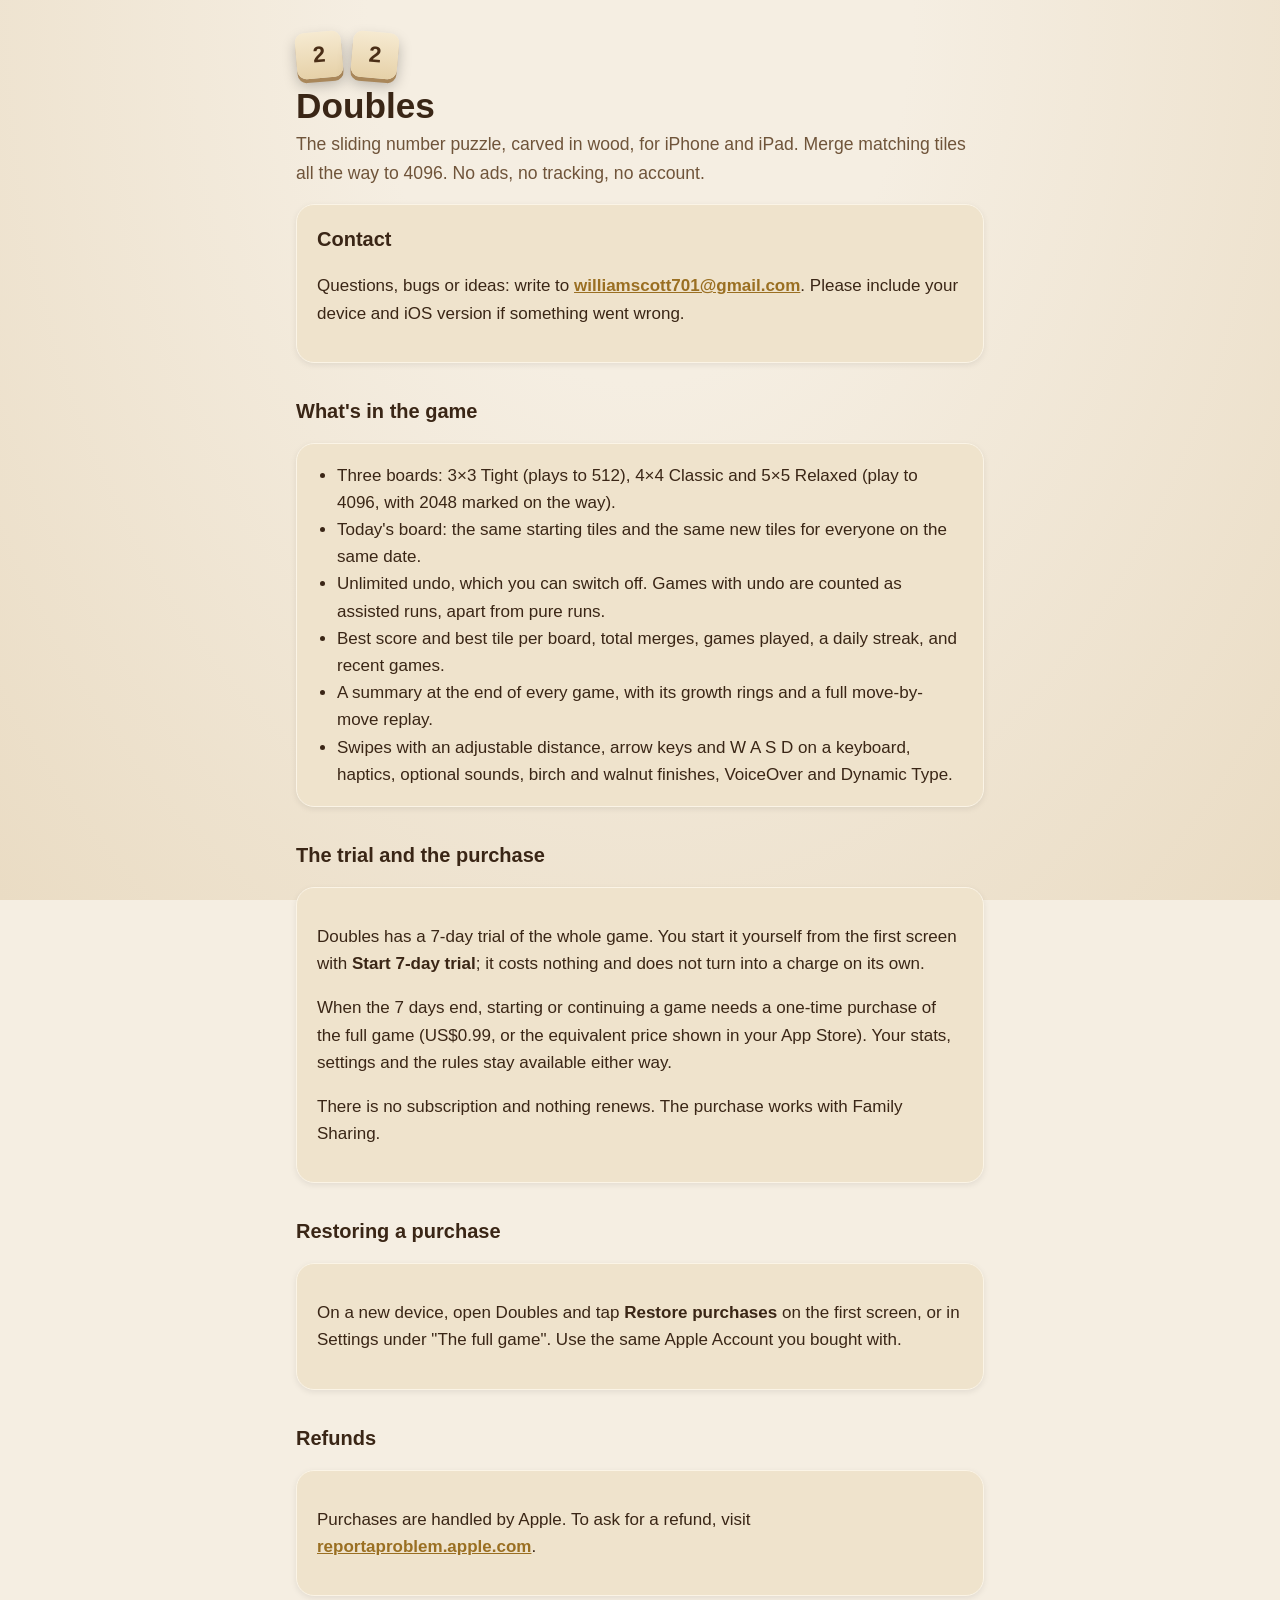
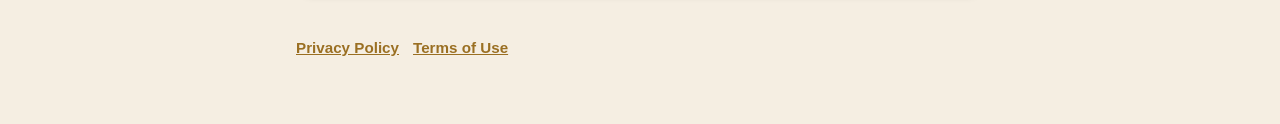
==== index.html @ d9cf7ca3 "Support site: about, privacy and terms for Doubles Static pages in Doubles' own birch-and-walnut sty" ====
<!doctype html>
<html lang="en">
<head>
<meta charset="utf-8">
<meta name="viewport" content="width=device-width, initial-scale=1">
<title>Doubles: support</title>
<meta name="description" content="Support for Doubles, the carved-wood sliding number puzzle for iPhone and iPad.">
<link rel="stylesheet" href="style.css">
</head>
<body>
<main>
  <div class="mark" aria-hidden="true"><span class="tile l">2</span><span class="tile r">2</span></div>
  <h1>Doubles</h1>
  <p class="lede">The sliding number puzzle, carved in wood, for iPhone and iPad. Merge matching tiles all the way to 4096. No ads, no tracking, no account.</p>

  <div class="panel">
    <h2 style="margin-top:0">Contact</h2>
    <p>Questions, bugs or ideas: write to <a href="mailto:williamscott701@gmail.com?subject=Doubles">williamscott701@gmail.com</a>. Please include your device and iOS version if something went wrong.</p>
  </div>

  <h2>What's in the game</h2>
  <div class="panel">
    <ul>
      <li>Three boards: 3×3 Tight (plays to 512), 4×4 Classic and 5×5 Relaxed (play to 4096, with 2048 marked on the way).</li>
      <li>Today's board: the same starting tiles and the same new tiles for everyone on the same date.</li>
      <li>Unlimited undo, which you can switch off. Games with undo are counted as assisted runs, apart from pure runs.</li>
      <li>Best score and best tile per board, total merges, games played, a daily streak, and recent games.</li>
      <li>A summary at the end of every game, with its growth rings and a full move-by-move replay.</li>
      <li>Swipes with an adjustable distance, arrow keys and W A S D on a keyboard, haptics, optional sounds, birch and walnut finishes, VoiceOver and Dynamic Type.</li>
    </ul>
  </div>

  <h2>The trial and the purchase</h2>
  <div class="panel">
    <p>Doubles has a 7-day trial of the whole game. You start it yourself from the first screen with <strong>Start 7-day trial</strong>; it costs nothing and does not turn into a charge on its own.</p>
    <p>When the 7 days end, starting or continuing a game needs a one-time purchase of the full game (US$0.99, or the equivalent price shown in your App Store). Your stats, settings and the rules stay available either way.</p>
    <p>There is no subscription and nothing renews. The purchase works with Family Sharing.</p>
  </div>

  <h2>Restoring a purchase</h2>
  <div class="panel">
    <p>On a new device, open Doubles and tap <strong>Restore purchases</strong> on the first screen, or in Settings under "The full game". Use the same Apple Account you bought with.</p>
  </div>

  <h2>Refunds</h2>
  <div class="panel">
    <p>Purchases are handled by Apple. To ask for a refund, visit <a href="https://reportaproblem.apple.com">reportaproblem.apple.com</a>.</p>
  </div>

  <nav><a href="privacy.html">Privacy Policy</a><a href="terms.html">Terms of Use</a></nav>
</main>
</body>
</html>
---- style.css ----
/* Doubles support pages: birch paper, walnut ink, carved tiles. No web fonts, no scripts. */
:root {
  --paper: #f5eee2;
  --paper-deep: #eadcc4;
  --ink: #3a2616;
  --ink-soft: #6f543a;
  --brass: #9a6f22;
  --tray: #c9af80;
  --tile-top: #f6ead1;
  --tile-bottom: #e6d1a8;
  --tile-edge: #a9875a;
  --panel: #efe3cc;
  --rim: #fbf4e6;
}
@media (prefers-color-scheme: dark) {
  :root {
    --paper: #140f0b;
    --paper-deep: #1e1611;
    --ink: #f3e6d0;
    --ink-soft: #c4ad8e;
    --brass: #d2ab57;
    --tray: #2a1c12;
    --panel: #2a1d14;
    --rim: #4a3526;
  }
}
* { box-sizing: border-box; }
html { -webkit-text-size-adjust: 100%; }
body {
  margin: 0;
  background: radial-gradient(ellipse at top, var(--paper) 30%, var(--paper-deep) 100%) fixed;
  background-color: var(--paper);
  color: var(--ink);
  font: 17px/1.6 ui-rounded, "SF Pro Rounded", -apple-system, BlinkMacSystemFont, "Segoe UI", sans-serif;
}
main { max-width: 720px; margin: 0 auto; padding: 32px 16px 64px; }
a { color: var(--brass); font-weight: 600; }
h1 { font-size: 2.2rem; line-height: 1.15; margin: 8px 0 4px; font-weight: 800; }
h2 { font-size: 1.25rem; margin: 32px 0 8px; font-weight: 800; }
p, li { color: var(--ink); }
.lede { color: var(--ink-soft); font-size: 1.1rem; margin-top: 0; }
.mark { display: flex; gap: 10px; align-items: center; margin-bottom: 8px; }
.tile {
  display: inline-grid; place-items: center;
  width: 46px; height: 46px; border-radius: 9px;
  background: linear-gradient(var(--tile-top), var(--tile-bottom));
  box-shadow: 0 4px 0 var(--tile-edge), 0 7px 14px rgba(0,0,0,.25);
  color: #4a2e17; font-weight: 900; font-size: 1.4rem;
}
.tile.l { transform: rotate(-5deg); }
.tile.r { transform: rotate(5deg); }
.panel {
  background: var(--panel);
  border: 1px solid var(--rim);
  border-radius: 18px;
  padding: 18px 20px;
  margin: 16px 0;
  box-shadow: 0 2px 6px rgba(0,0,0,.08);
}
.panel ul { margin: 0; padding-left: 20px; }
nav { margin-top: 40px; font-size: .95rem; color: var(--ink-soft); }
nav a { margin-right: 14px; }
.small { font-size: .9rem; color: var(--ink-soft); }
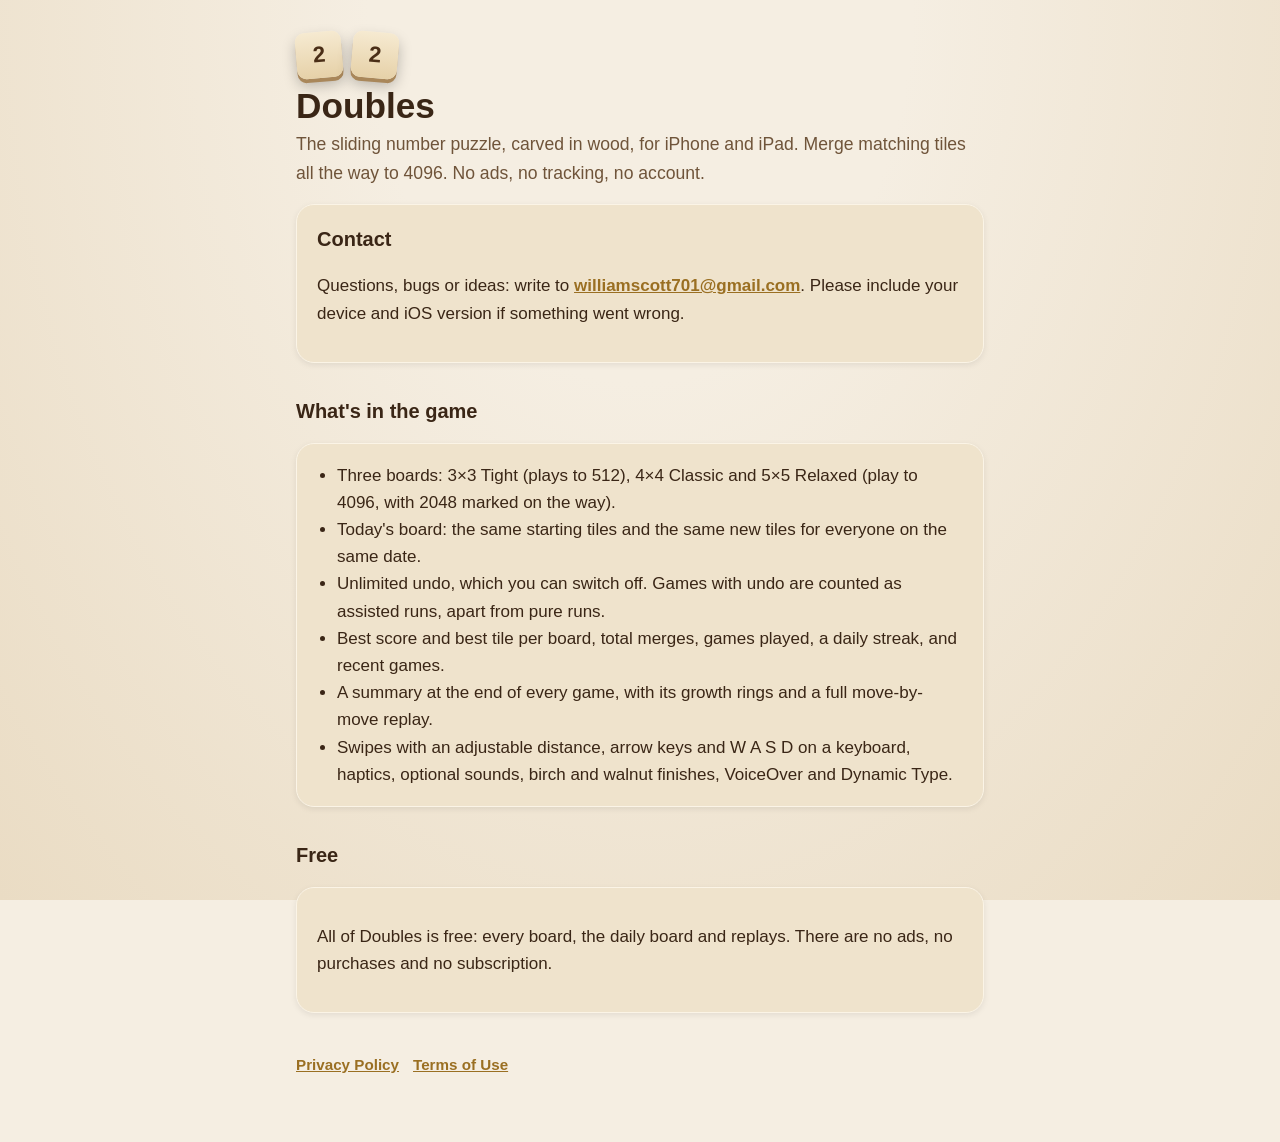
==== commit 4b7b0850: "Doubles is free: no trial, no purchase Co-Authored-By: Claude Opus 5.5 <noreply@anthropic.com>" ====
--- a/index.html
+++ b/index.html
@@ -30,21 +30,9 @@
     </ul>
   </div>
 
-  <h2>The trial and the purchase</h2>
+  <h2>Free</h2>
   <div class="panel">
-    <p>Doubles has a 7-day trial of the whole game. You start it yourself from the first screen with <strong>Start 7-day trial</strong>; it costs nothing and does not turn into a charge on its own.</p>
-    <p>When the 7 days end, starting or continuing a game needs a one-time purchase of the full game (US$0.99, or the equivalent price shown in your App Store). Your stats, settings and the rules stay available either way.</p>
-    <p>There is no subscription and nothing renews. The purchase works with Family Sharing.</p>
-  </div>
-
-  <h2>Restoring a purchase</h2>
-  <div class="panel">
-    <p>On a new device, open Doubles and tap <strong>Restore purchases</strong> on the first screen, or in Settings under "The full game". Use the same Apple Account you bought with.</p>
-  </div>
-
-  <h2>Refunds</h2>
-  <div class="panel">
-    <p>Purchases are handled by Apple. To ask for a refund, visit <a href="https://reportaproblem.apple.com">reportaproblem.apple.com</a>.</p>
+    <p>All of Doubles is free: every board, the daily board and replays. There are no ads, no purchases and no subscription.</p>
   </div>
 
   <nav><a href="privacy.html">Privacy Policy</a><a href="terms.html">Terms of Use</a></nav>
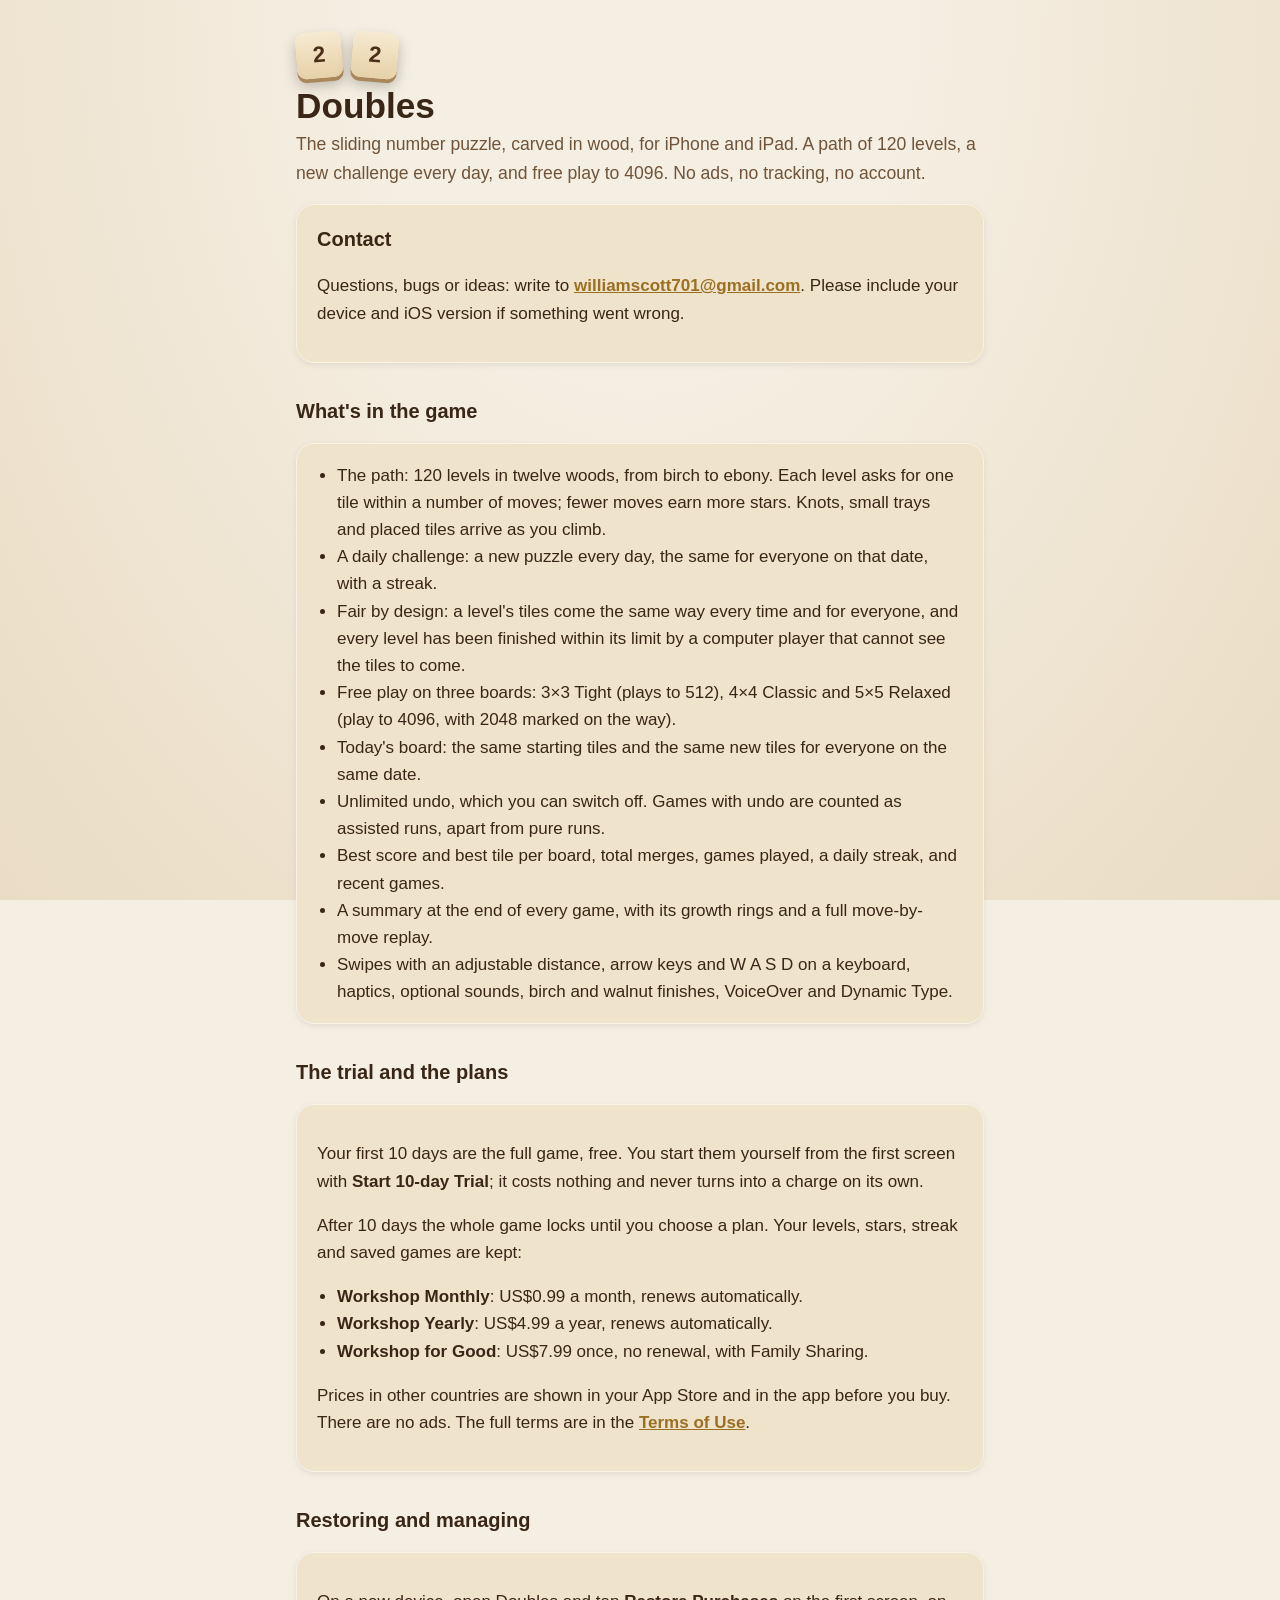
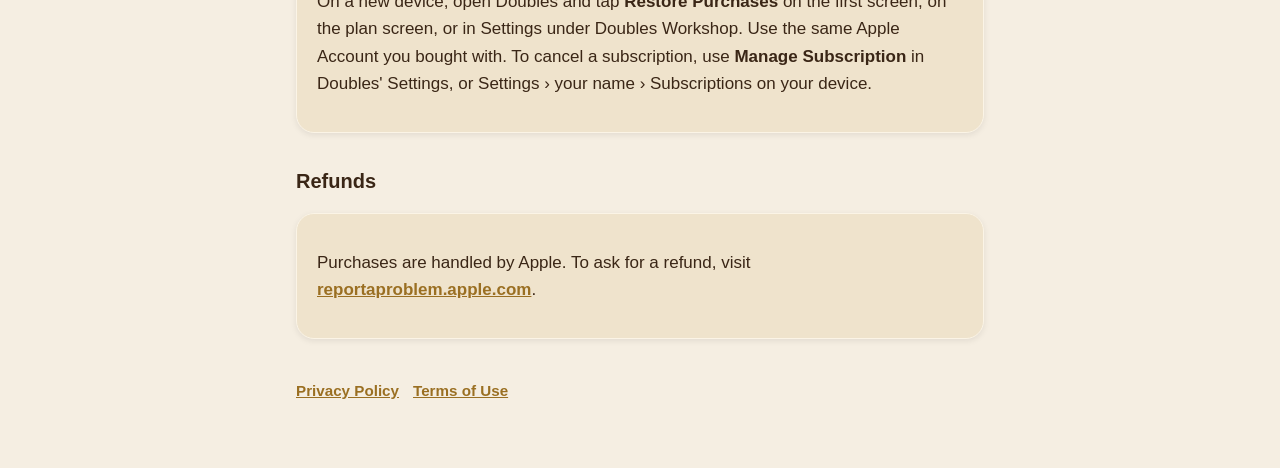
==== commit da2620fc: "The 10-day trial, the Workshop plans and the level path Terms: the 10-day Trial (a free in-app item," ====
--- a/index.html
+++ b/index.html
@@ -4,14 +4,19 @@
 <meta charset="utf-8">
 <meta name="viewport" content="width=device-width, initial-scale=1">
 <title>Doubles: support</title>
-<meta name="description" content="Support for Doubles, the carved-wood sliding number puzzle for iPhone and iPad.">
+<meta name="description" content="Support for Doubles, the carved-wood sliding number puzzle with 120 levels and a daily challenge, for iPhone and iPad.">
 <link rel="stylesheet" href="style.css">
+<meta name="apple-itunes-app" content="app-id=6821082577">
+<meta property="og:title" content="Doubles: support">
+<meta property="og:description" content="Support for Doubles, the carved-wood sliding number puzzle with 120 levels and a daily challenge, for iPhone and iPad.">
+<meta property="og:type" content="website">
+<meta property="og:url" content="https://williamscott701.github.io/doubles-support/">
 </head>
 <body>
 <main>
   <div class="mark" aria-hidden="true"><span class="tile l">2</span><span class="tile r">2</span></div>
   <h1>Doubles</h1>
-  <p class="lede">The sliding number puzzle, carved in wood, for iPhone and iPad. Merge matching tiles all the way to 4096. No ads, no tracking, no account.</p>
+  <p class="lede">The sliding number puzzle, carved in wood, for iPhone and iPad. A path of 120 levels, a new challenge every day, and free play to 4096. No ads, no tracking, no account.</p>
 
   <div class="panel">
     <h2 style="margin-top:0">Contact</h2>
@@ -21,7 +26,10 @@
   <h2>What's in the game</h2>
   <div class="panel">
     <ul>
-      <li>Three boards: 3×3 Tight (plays to 512), 4×4 Classic and 5×5 Relaxed (play to 4096, with 2048 marked on the way).</li>
+      <li>The path: 120 levels in twelve woods, from birch to ebony. Each level asks for one tile within a number of moves; fewer moves earn more stars. Knots, small trays and placed tiles arrive as you climb.</li>
+      <li>A daily challenge: a new puzzle every day, the same for everyone on that date, with a streak.</li>
+      <li>Fair by design: a level's tiles come the same way every time and for everyone, and every level has been finished within its limit by a computer player that cannot see the tiles to come.</li>
+      <li>Free play on three boards: 3×3 Tight (plays to 512), 4×4 Classic and 5×5 Relaxed (play to 4096, with 2048 marked on the way).</li>
       <li>Today's board: the same starting tiles and the same new tiles for everyone on the same date.</li>
       <li>Unlimited undo, which you can switch off. Games with undo are counted as assisted runs, apart from pure runs.</li>
       <li>Best score and best tile per board, total merges, games played, a daily streak, and recent games.</li>
@@ -30,9 +38,26 @@
     </ul>
   </div>
 
-  <h2>Free</h2>
+  <h2>The trial and the plans</h2>
   <div class="panel">
-    <p>All of Doubles is free: every board, the daily board and replays. There are no ads, no purchases and no subscription.</p>
+    <p>Your first 10 days are the full game, free. You start them yourself from the first screen with <strong>Start 10-day Trial</strong>; it costs nothing and never turns into a charge on its own.</p>
+    <p>After 10 days the whole game locks until you choose a plan. Your levels, stars, streak and saved games are kept:</p>
+    <ul>
+      <li><strong>Workshop Monthly</strong>: US$0.99 a month, renews automatically.</li>
+      <li><strong>Workshop Yearly</strong>: US$4.99 a year, renews automatically.</li>
+      <li><strong>Workshop for Good</strong>: US$7.99 once, no renewal, with Family Sharing.</li>
+    </ul>
+    <p>Prices in other countries are shown in your App Store and in the app before you buy. There are no ads. The full terms are in the <a href="terms.html">Terms of Use</a>.</p>
+  </div>
+
+  <h2>Restoring and managing</h2>
+  <div class="panel">
+    <p>On a new device, open Doubles and tap <strong>Restore Purchases</strong> on the first screen, on the plan screen, or in Settings under Doubles Workshop. Use the same Apple Account you bought with. To cancel a subscription, use <strong>Manage Subscription</strong> in Doubles' Settings, or Settings &rsaquo; your name &rsaquo; Subscriptions on your device.</p>
+  </div>
+
+  <h2>Refunds</h2>
+  <div class="panel">
+    <p>Purchases are handled by Apple. To ask for a refund, visit <a href="https://reportaproblem.apple.com">reportaproblem.apple.com</a>.</p>
   </div>
 
   <nav><a href="privacy.html">Privacy Policy</a><a href="terms.html">Terms of Use</a></nav>
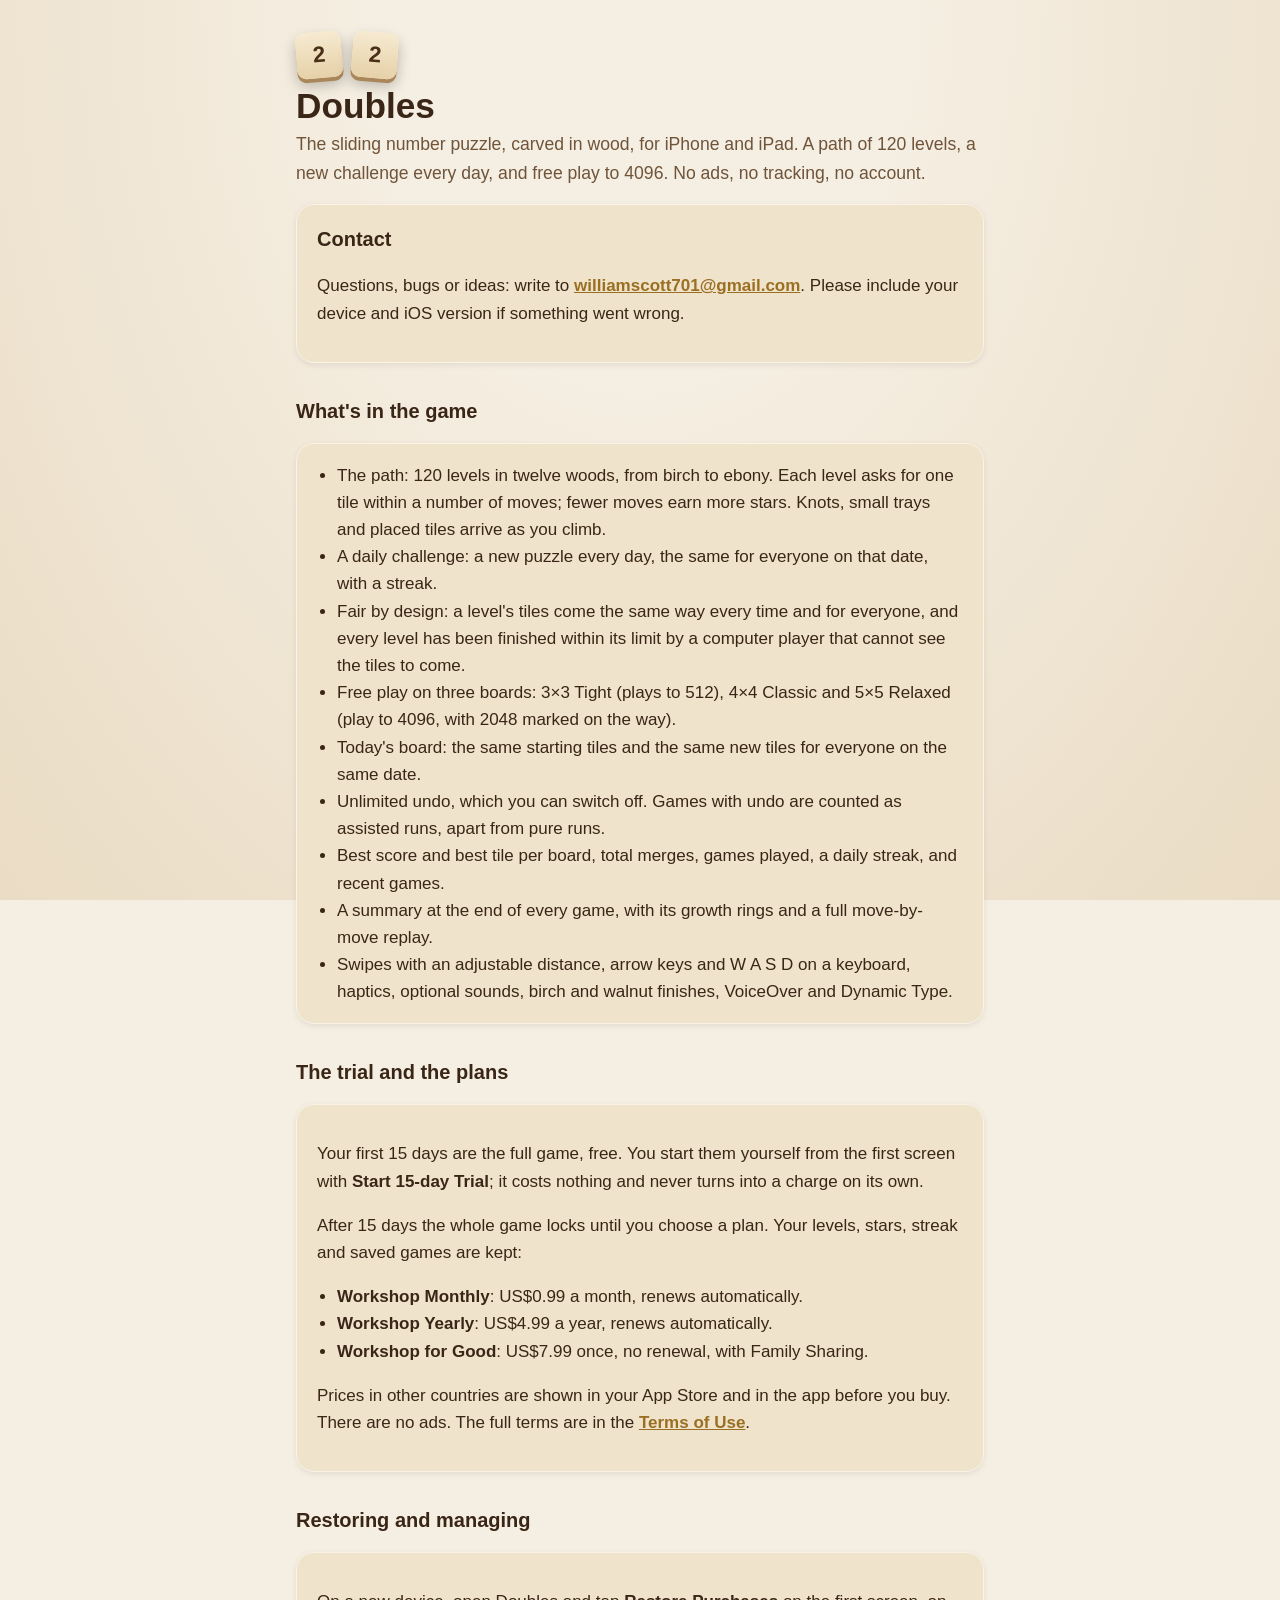
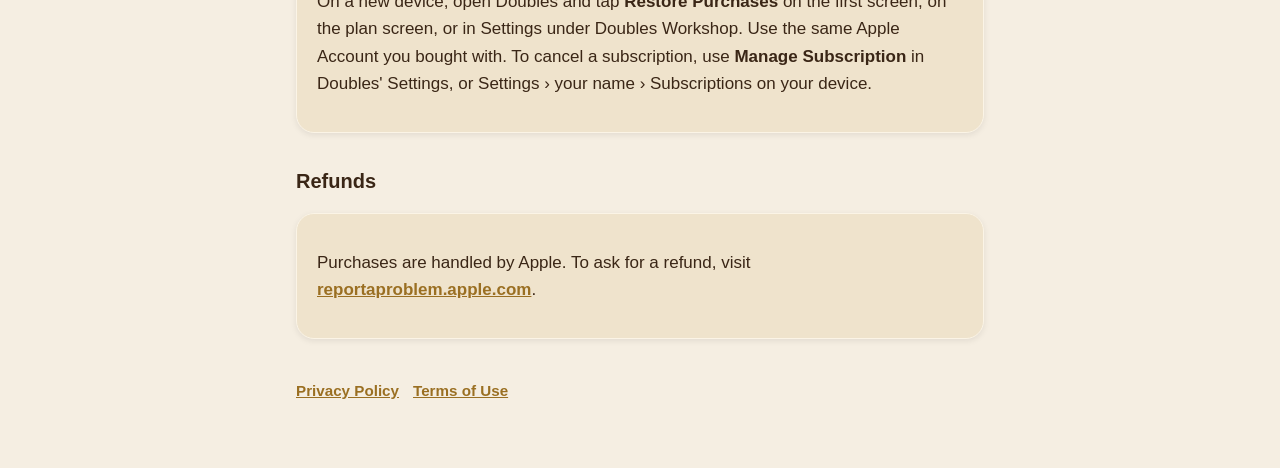
==== commit dce981ed: "The trial is 15 days (360 hours) Co-Authored-By: Claude Opus 5.5 <noreply@anthropic.com>" ====
--- a/index.html
+++ b/index.html
@@ -40,8 +40,8 @@
 
   <h2>The trial and the plans</h2>
   <div class="panel">
-    <p>Your first 10 days are the full game, free. You start them yourself from the first screen with <strong>Start 10-day Trial</strong>; it costs nothing and never turns into a charge on its own.</p>
-    <p>After 10 days the whole game locks until you choose a plan. Your levels, stars, streak and saved games are kept:</p>
+    <p>Your first 15 days are the full game, free. You start them yourself from the first screen with <strong>Start 15-day Trial</strong>; it costs nothing and never turns into a charge on its own.</p>
+    <p>After 15 days the whole game locks until you choose a plan. Your levels, stars, streak and saved games are kept:</p>
     <ul>
       <li><strong>Workshop Monthly</strong>: US$0.99 a month, renews automatically.</li>
       <li><strong>Workshop Yearly</strong>: US$4.99 a year, renews automatically.</li>
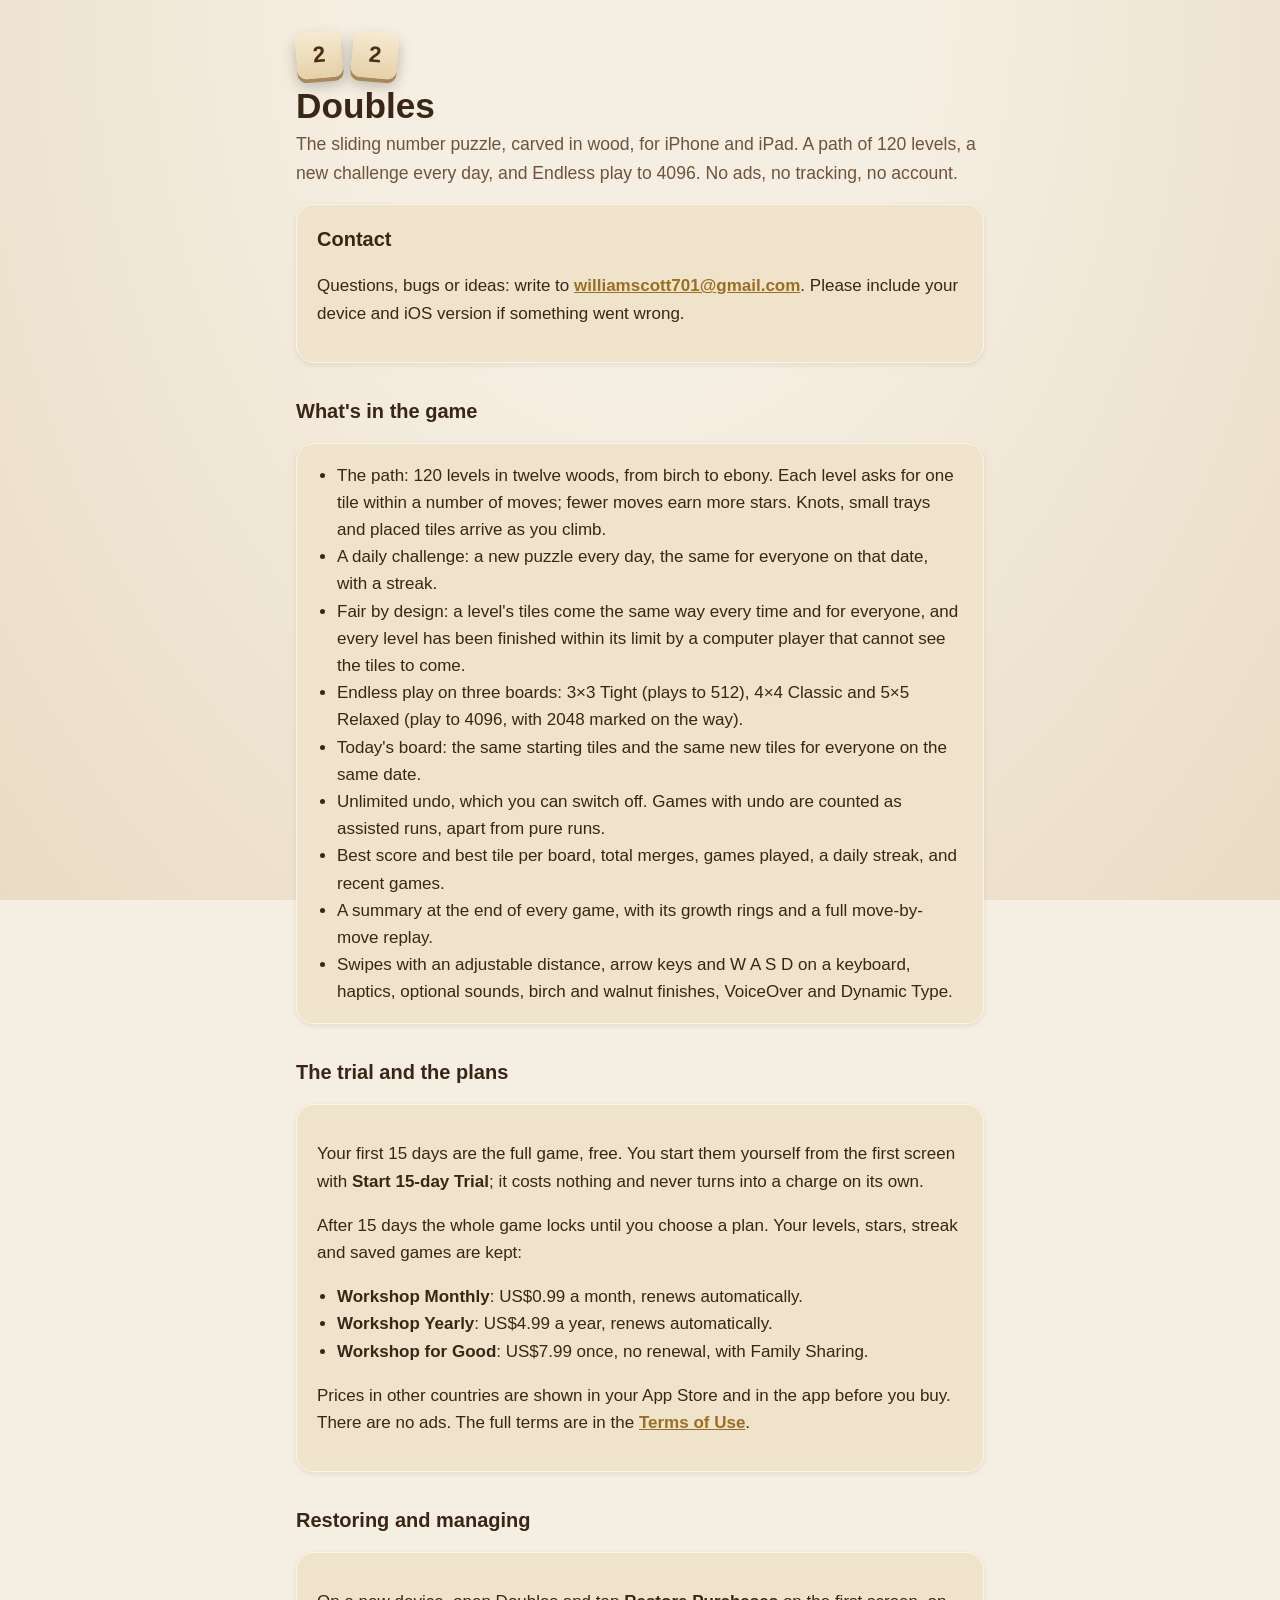
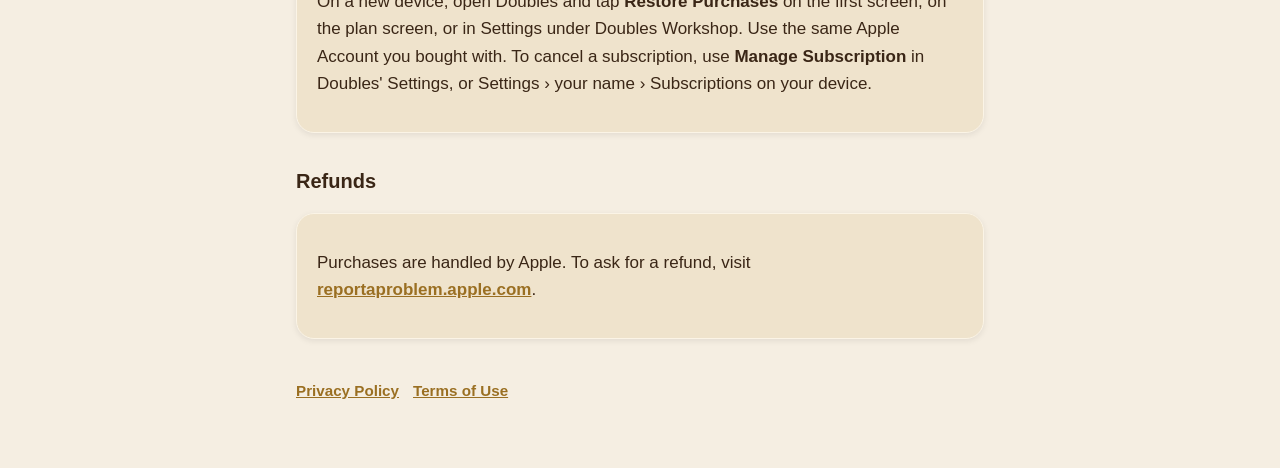
==== commit a5448523: "Call free play Endless, as the app now does Co-Authored-By: Claude Opus 5.5 <noreply@anthropic.com>" ====
--- a/index.html
+++ b/index.html
@@ -16,7 +16,7 @@
 <main>
   <div class="mark" aria-hidden="true"><span class="tile l">2</span><span class="tile r">2</span></div>
   <h1>Doubles</h1>
-  <p class="lede">The sliding number puzzle, carved in wood, for iPhone and iPad. A path of 120 levels, a new challenge every day, and free play to 4096. No ads, no tracking, no account.</p>
+  <p class="lede">The sliding number puzzle, carved in wood, for iPhone and iPad. A path of 120 levels, a new challenge every day, and Endless play to 4096. No ads, no tracking, no account.</p>
 
   <div class="panel">
     <h2 style="margin-top:0">Contact</h2>
@@ -29,7 +29,7 @@
       <li>The path: 120 levels in twelve woods, from birch to ebony. Each level asks for one tile within a number of moves; fewer moves earn more stars. Knots, small trays and placed tiles arrive as you climb.</li>
       <li>A daily challenge: a new puzzle every day, the same for everyone on that date, with a streak.</li>
       <li>Fair by design: a level's tiles come the same way every time and for everyone, and every level has been finished within its limit by a computer player that cannot see the tiles to come.</li>
-      <li>Free play on three boards: 3×3 Tight (plays to 512), 4×4 Classic and 5×5 Relaxed (play to 4096, with 2048 marked on the way).</li>
+      <li>Endless play on three boards: 3×3 Tight (plays to 512), 4×4 Classic and 5×5 Relaxed (play to 4096, with 2048 marked on the way).</li>
       <li>Today's board: the same starting tiles and the same new tiles for everyone on the same date.</li>
       <li>Unlimited undo, which you can switch off. Games with undo are counted as assisted runs, apart from pure runs.</li>
       <li>Best score and best tile per board, total merges, games played, a daily streak, and recent games.</li>
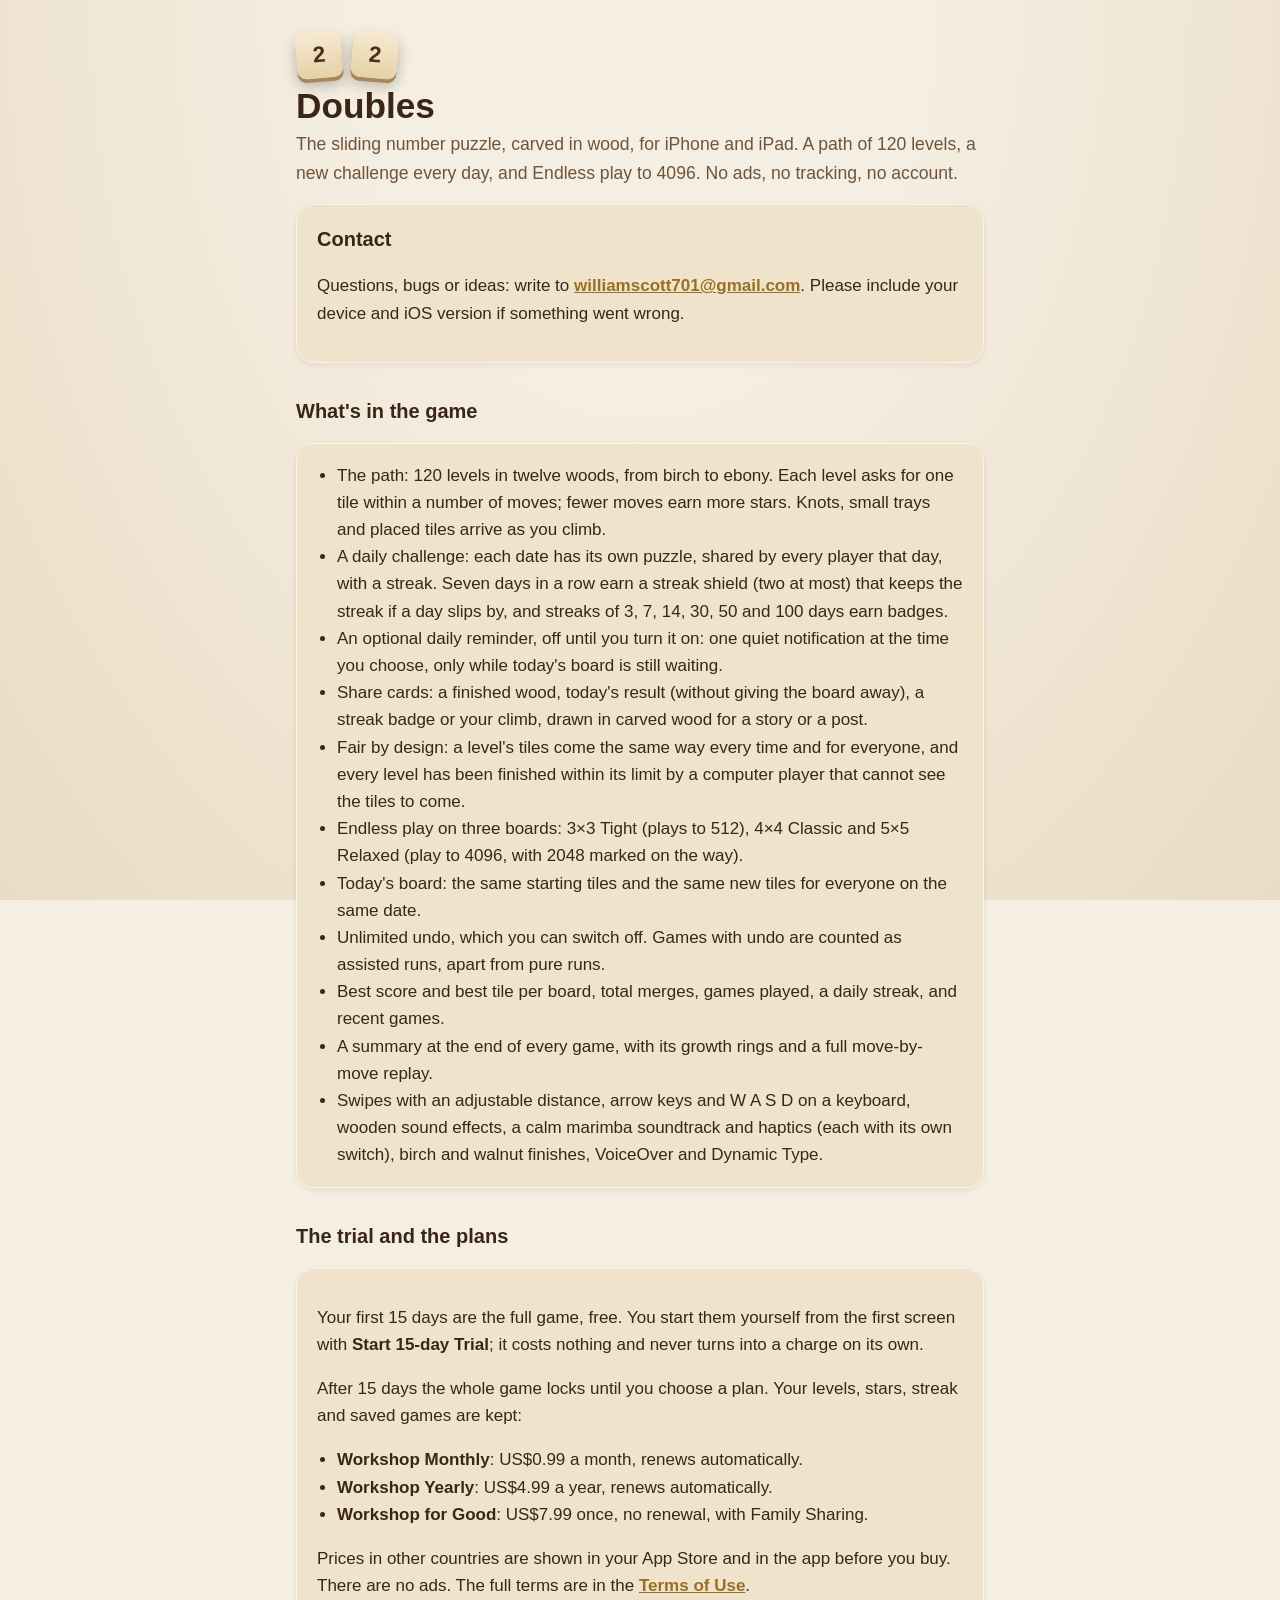
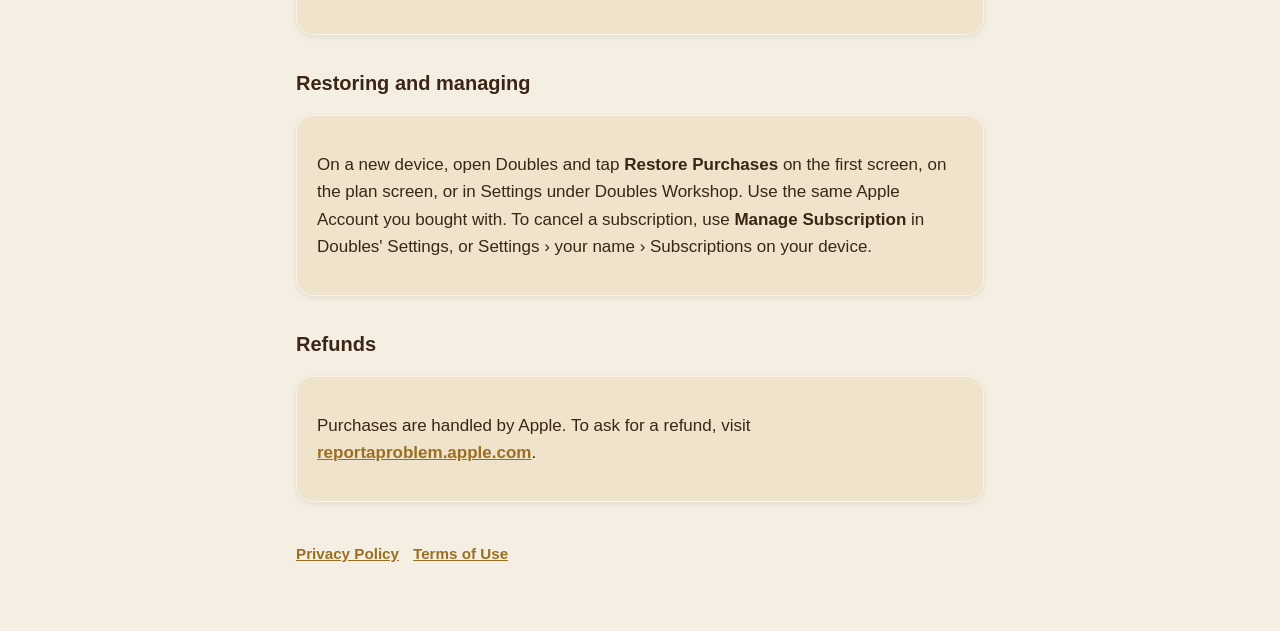
==== commit b28a3b1f: "Support and privacy: streak shields, reminder, share cards, music; the app-instance ID and what a pu" ====
--- a/index.html
+++ b/index.html
@@ -27,14 +27,16 @@
   <div class="panel">
     <ul>
       <li>The path: 120 levels in twelve woods, from birch to ebony. Each level asks for one tile within a number of moves; fewer moves earn more stars. Knots, small trays and placed tiles arrive as you climb.</li>
-      <li>A daily challenge: a new puzzle every day, the same for everyone on that date, with a streak.</li>
+      <li>A daily challenge: each date has its own puzzle, shared by every player that day, with a streak. Seven days in a row earn a streak shield (two at most) that keeps the streak if a day slips by, and streaks of 3, 7, 14, 30, 50 and 100 days earn badges.</li>
+      <li>An optional daily reminder, off until you turn it on: one quiet notification at the time you choose, only while today's board is still waiting.</li>
+      <li>Share cards: a finished wood, today's result (without giving the board away), a streak badge or your climb, drawn in carved wood for a story or a post.</li>
       <li>Fair by design: a level's tiles come the same way every time and for everyone, and every level has been finished within its limit by a computer player that cannot see the tiles to come.</li>
       <li>Endless play on three boards: 3×3 Tight (plays to 512), 4×4 Classic and 5×5 Relaxed (play to 4096, with 2048 marked on the way).</li>
       <li>Today's board: the same starting tiles and the same new tiles for everyone on the same date.</li>
       <li>Unlimited undo, which you can switch off. Games with undo are counted as assisted runs, apart from pure runs.</li>
       <li>Best score and best tile per board, total merges, games played, a daily streak, and recent games.</li>
       <li>A summary at the end of every game, with its growth rings and a full move-by-move replay.</li>
-      <li>Swipes with an adjustable distance, arrow keys and W A S D on a keyboard, haptics, optional sounds, birch and walnut finishes, VoiceOver and Dynamic Type.</li>
+      <li>Swipes with an adjustable distance, arrow keys and W A S D on a keyboard, wooden sound effects, a calm marimba soundtrack and haptics (each with its own switch), birch and walnut finishes, VoiceOver and Dynamic Type.</li>
     </ul>
   </div>
 
